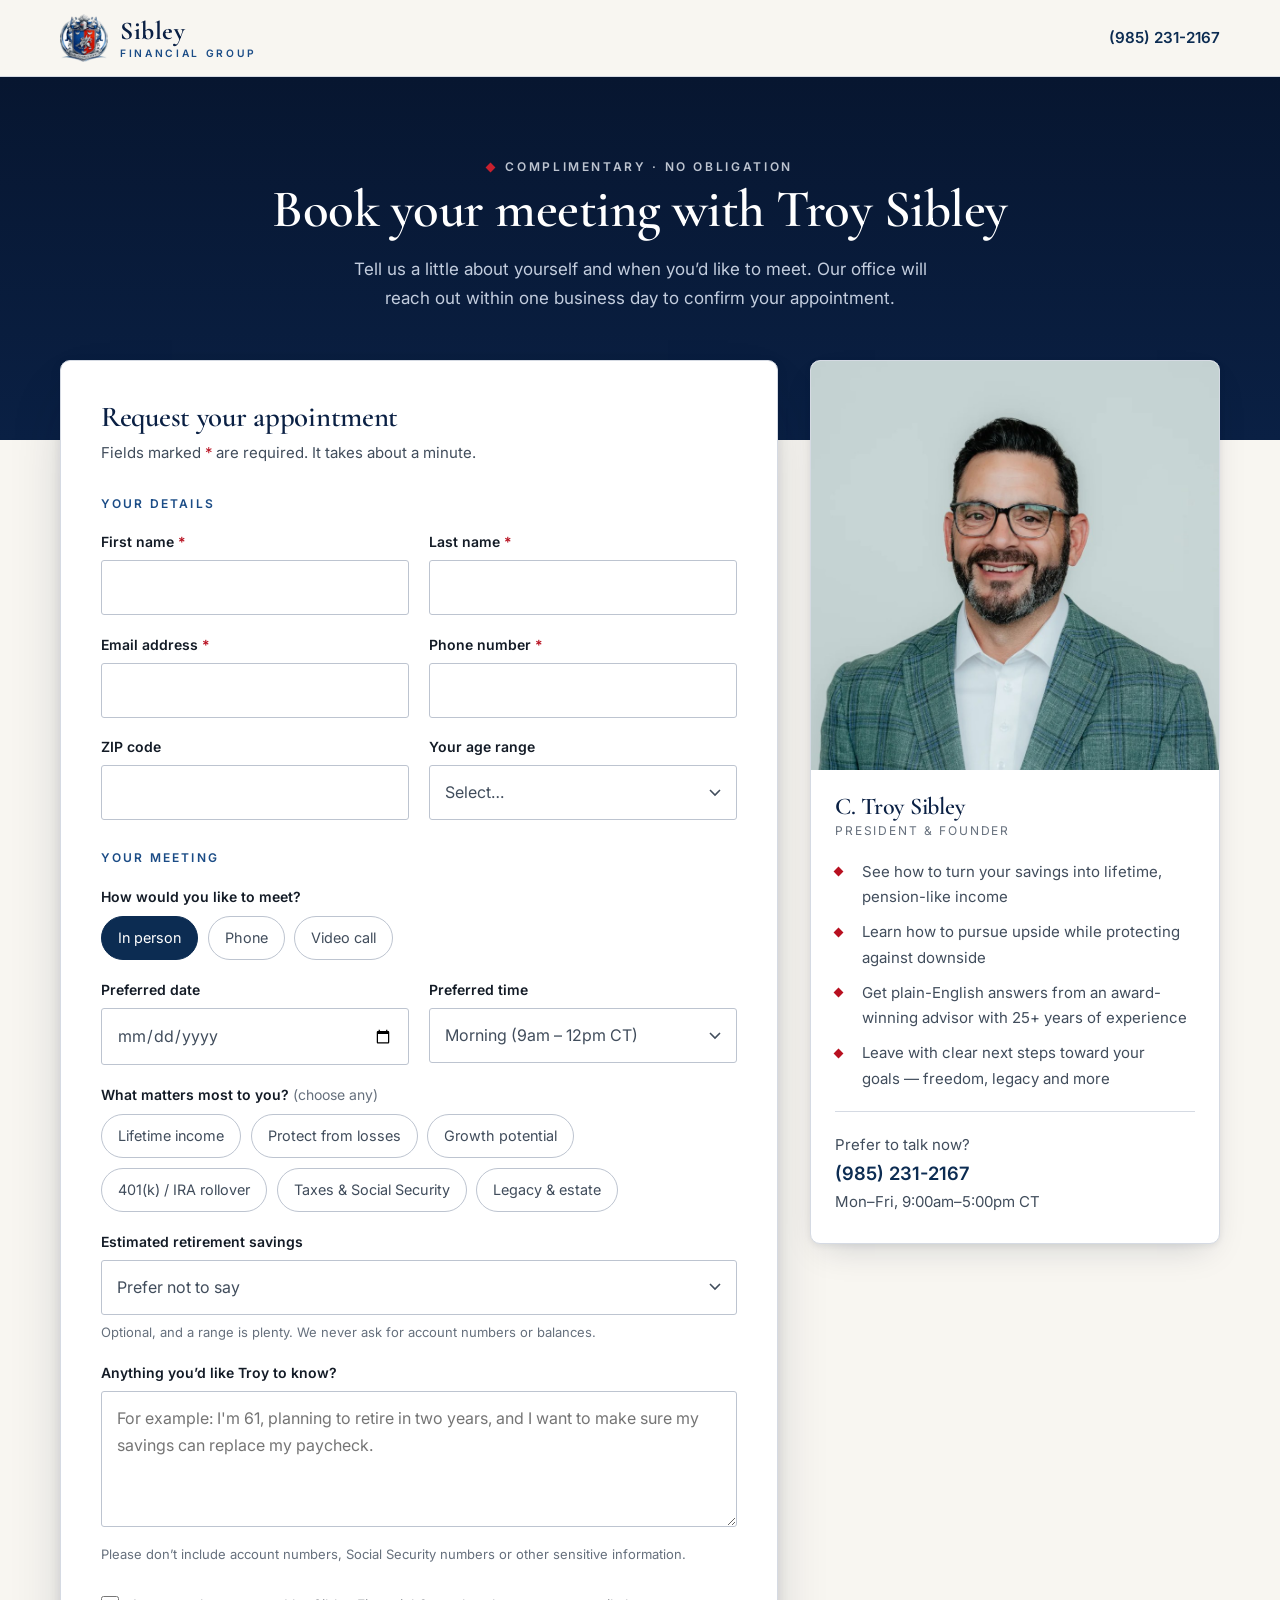
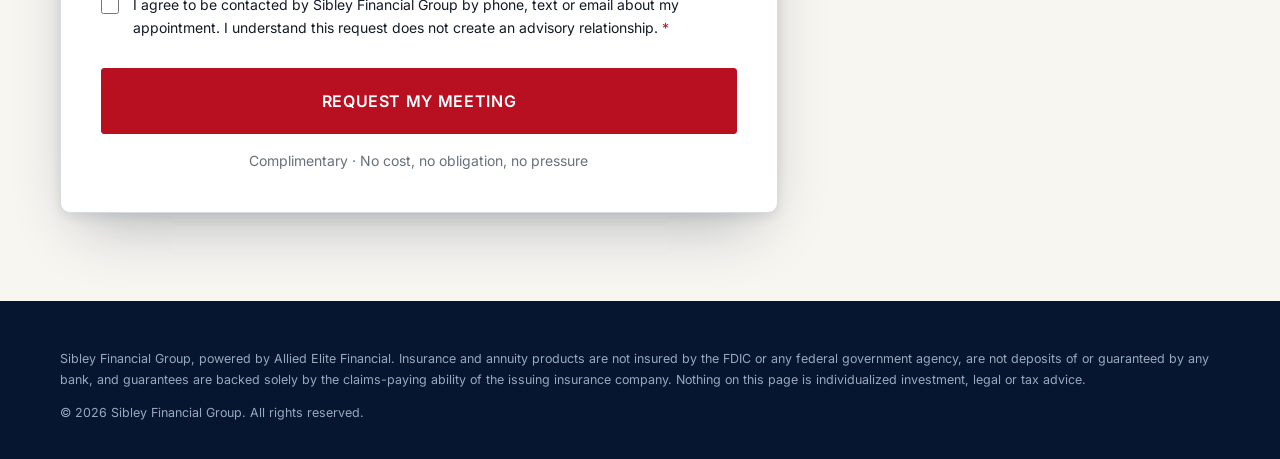
==== book.html @ b709d6d7 "Add Troy Sibley video landing page with booking form Co-Authored-By: Claude Opus 5.5 <noreply@anthro" ====
<!doctype html>
<html lang="en">
<head>
<meta charset="utf-8">
<meta name="viewport" content="width=device-width, initial-scale=1">
<title>Book Your Meeting With Troy Sibley | Sibley Financial Group</title>
<meta name="description" content="Request a complimentary, no-obligation retirement income meeting with award-winning advisor Troy Sibley of Sibley Financial Group in Mandeville, Louisiana.">
<meta name="theme-color" content="#0A2044">
<link rel="icon" type="image/png" sizes="32x32" href="assets/img/icon-32.png">
<link rel="apple-touch-icon" href="assets/img/icon-180.png">
<link rel="preconnect" href="https://fonts.googleapis.com">
<link rel="preconnect" href="https://fonts.gstatic.com" crossorigin>
<link rel="stylesheet" href="https://fonts.googleapis.com/css2?family=Cormorant+Garamond:ital,wght@0,500;0,600;0,700;1,500;1,600&amp;family=Inter:wght@400;500;600;700&amp;display=swap">
<link rel="stylesheet" href="assets/css/landing.css">
</head>
<body>

<header class="site-header">
  <div class="shell">
    <a class="brand" href="index.html" aria-label="Back to the landing page">
      <img src="assets/img/crest-sm.png" alt="Sibley Financial Group crest" class="brand__mark" width="48" height="48">
      <span class="brand__text">
        <span class="brand__name">Sibley</span>
        <span class="brand__sub">Financial Group</span>
      </span>
    </a>
    <div class="header-actions">
      <a class="header-phone" href="tel:+19852312167">(985) 231-2167</a>
    </div>
  </div>
</header>

<main>
  <section class="book-hero">
    <div class="shell--narrow">
      <p class="eyebrow eyebrow--invert">Complimentary &middot; No obligation</p>
      <h1>Book your meeting with Troy Sibley</h1>
      <p>Tell us a little about yourself and when you&rsquo;d like to meet. Our office will reach out within one business day to confirm your appointment.</p>
    </div>
  </section>

  <div class="shell book-layout">
    <form class="form-card" id="booking-form" name="book-troy" method="POST"
          action="thank-you.html"
          data-netlify="true" data-netlify-honeypot="company_website" novalidate>
      <!-- Submissions are handled by Netlify Forms (form name: "book-troy")
           and appear under Forms in the Netlify dashboard. Add a notification
           email there so new bookings reach the office. -->
      <input type="hidden" name="form-name" value="book-troy">
      <input type="hidden" name="source" value="Troy Sibley video landing page">

      <h2>Request your appointment</h2>
      <p>Fields marked <span class="req">*</span> are required. It takes about a minute.</p>

      <fieldset class="fieldset">
        <legend>Your details</legend>
        <div class="grid">
          <div class="field">
            <label for="first_name">First name <span class="req" aria-hidden="true">*</span></label>
            <input type="text" id="first_name" name="first_name" autocomplete="given-name" required>
            <p class="field__error" id="first_name-error" aria-live="polite"></p>
          </div>
          <div class="field">
            <label for="last_name">Last name <span class="req" aria-hidden="true">*</span></label>
            <input type="text" id="last_name" name="last_name" autocomplete="family-name" required>
            <p class="field__error" id="last_name-error" aria-live="polite"></p>
          </div>
          <div class="field">
            <label for="email">Email address <span class="req" aria-hidden="true">*</span></label>
            <input type="email" id="email" name="email" autocomplete="email" required>
            <p class="field__error" id="email-error" aria-live="polite"></p>
          </div>
          <div class="field">
            <label for="phone">Phone number <span class="req" aria-hidden="true">*</span></label>
            <input type="tel" id="phone" name="phone" autocomplete="tel" inputmode="tel" required>
            <p class="field__error" id="phone-error" aria-live="polite"></p>
          </div>
          <div class="field">
            <label for="zip">ZIP code</label>
            <input type="text" id="zip" name="zip" autocomplete="postal-code" inputmode="numeric" maxlength="10">
          </div>
          <div class="field">
            <label for="age">Your age range</label>
            <select id="age" name="age_range">
              <option value="">Select&hellip;</option>
              <option>Under 50</option>
              <option>50&ndash;54</option>
              <option>55&ndash;59</option>
              <option>60&ndash;64</option>
              <option>65&ndash;69</option>
              <option>70+</option>
            </select>
          </div>
        </div>
      </fieldset>

      <fieldset class="fieldset">
        <legend>Your meeting</legend>
        <div class="grid">
          <div class="field field--full">
            <span style="display:block;font-size:.875rem;font-weight:600;color:var(--ink);margin-bottom:.5rem">How would you like to meet?</span>
            <div class="choices" role="radiogroup" aria-label="Meeting format">
              <label class="choice"><input type="radio" name="meeting_format" value="In person (Mandeville office)" checked><span>In person</span></label>
              <label class="choice"><input type="radio" name="meeting_format" value="Phone call"><span>Phone</span></label>
              <label class="choice"><input type="radio" name="meeting_format" value="Video call"><span>Video call</span></label>
            </div>
          </div>
          <div class="field">
            <label for="preferred_date">Preferred date</label>
            <input type="date" id="preferred_date" name="preferred_date">
          </div>
          <div class="field">
            <label for="preferred_time">Preferred time</label>
            <select id="preferred_time" name="preferred_time">
              <option>Morning (9am &ndash; 12pm CT)</option>
              <option>Afternoon (12pm &ndash; 5pm CT)</option>
              <option>Flexible / whatever works</option>
            </select>
          </div>
          <div class="field field--full">
            <span style="display:block;font-size:.875rem;font-weight:600;color:var(--ink);margin-bottom:.5rem">What matters most to you? <span style="font-weight:400;color:var(--ink-mute)">(choose any)</span></span>
            <div class="choices">
              <label class="choice"><input type="checkbox" name="goals" value="Lifetime income / pension"><span>Lifetime income</span></label>
              <label class="choice"><input type="checkbox" name="goals" value="Protection from market losses"><span>Protect from losses</span></label>
              <label class="choice"><input type="checkbox" name="goals" value="Growth potential"><span>Growth potential</span></label>
              <label class="choice"><input type="checkbox" name="goals" value="401(k) / IRA rollover"><span>401(k) / IRA rollover</span></label>
              <label class="choice"><input type="checkbox" name="goals" value="Tax & Social Security"><span>Taxes &amp; Social Security</span></label>
              <label class="choice"><input type="checkbox" name="goals" value="Legacy & estate"><span>Legacy &amp; estate</span></label>
            </div>
          </div>
          <div class="field field--full">
            <label for="assets">Estimated retirement savings</label>
            <select id="assets" name="estimated_assets">
              <option value="">Prefer not to say</option>
              <option>Under $250,000</option>
              <option>$250,000 &ndash; $500,000</option>
              <option>$500,000 &ndash; $1 million</option>
              <option>$1 million &ndash; $2.5 million</option>
              <option>$2.5 million or more</option>
            </select>
            <p class="field__hint">Optional, and a range is plenty. We never ask for account numbers or balances.</p>
          </div>
          <div class="field field--full">
            <label for="message">Anything you&rsquo;d like Troy to know?</label>
            <textarea id="message" name="message" rows="4"
              placeholder="For example: I'm 61, planning to retire in two years, and I want to make sure my savings can replace my paycheck."></textarea>
            <p class="field__hint">Please don&rsquo;t include account numbers, Social Security numbers or other sensitive information.</p>
          </div>
        </div>
      </fieldset>

      <div class="visually-hidden" aria-hidden="true">
        <label for="company_website">Leave this field blank</label>
        <input type="text" id="company_website" name="company_website" tabindex="-1" autocomplete="off">
      </div>

      <div class="field" style="margin-top:1.75rem">
        <label class="consent" for="consent">
          <input type="checkbox" id="consent" name="consent" required>
          <span>I agree to be contacted by Sibley Financial Group by phone, text or email about my appointment. I understand this request does not create an advisory relationship. <span class="req" aria-hidden="true">*</span></span>
        </label>
        <p class="field__error" id="consent-error" aria-live="polite"></p>
      </div>

      <div style="margin-top:1.75rem">
        <button type="submit" class="btn btn--crimson btn--lg btn--block">Request My Meeting</button>
        <p class="btn-note center">Complimentary &middot; No cost, no obligation, no pressure</p>
      </div>
    </form>

    <aside class="aside-card">
      <img src="assets/img/troy-sibley-headshot.jpg" alt="C. Troy Sibley" width="900" height="1125" loading="lazy">
      <div class="aside-card__body">
        <h3>C. Troy Sibley</h3>
        <p class="role">President &amp; Founder</p>
        <ul>
          <li><span>See how to turn your savings into lifetime, pension-like income</span></li>
          <li><span>Learn how to pursue upside while protecting against downside</span></li>
          <li><span>Get plain-English answers from an award-winning advisor with 25+ years of experience</span></li>
          <li><span>Leave with clear next steps toward your goals&nbsp;&mdash; freedom, legacy and more</span></li>
        </ul>
        <div class="aside-call">
          Prefer to talk now?
          <a href="tel:+19852312167">(985) 231-2167</a>
          Mon&ndash;Fri, 9:00am&ndash;5:00pm CT
        </div>
      </div>
    </aside>
  </div>
</main>

<footer class="site-footer">
  <div class="shell">
    <div class="disclosure" style="margin-top:0;padding-top:0;border-top:0">
      <p>Sibley Financial Group, powered by Allied Elite Financial. Insurance and annuity products are not insured by the FDIC or any federal government agency, are not deposits of or guaranteed by any bank, and guarantees are backed solely by the claims-paying ability of the issuing insurance company. Nothing on this page is individualized investment, legal or tax advice.</p>
      <p>&copy; 2026 Sibley Financial Group. All rights reserved.</p>
    </div>
  </div>
</footer>

<script src="assets/js/landing.js" defer></script>
</body>
</html>
---- assets/css/landing.css ----
/* ==========================================================================
   Sibley Financial Group — retirement income landing page
   Tokens mirror the brand stylesheet on sibleyfinancialgroup.com
   (heraldic navy, royal blue, crimson, silver, ivory; Cormorant + Inter).
   ========================================================================== */

:root {
  --navy-900: #071630;
  --navy-800: #0A2044;
  --navy-700: #0C2C52;
  --navy-600: #123A69;
  --navy-500: #1B4C86;
  --royal-500: #1B4FA0;
  --crimson-700: #9C0D18;
  --crimson-600: #B81020;
  --crimson-500: #C8202E;
  --silver-100: #E9ECF1;
  --silver-200: #D5DAE3;
  --silver-300: #BDC4D0;
  --ivory: #F8F6F1;
  --ivory-deep: #F1EEE6;
  --paper: #FFFFFF;
  --ink: #131B26;
  --ink-soft: #414D5C;
  --ink-mute: #66707D;
  --ink-invert: #F6F7FA;
  --ink-invert-soft: #C3CDDE;

  --font-display: 'Cormorant Garamond', 'Hoefler Text', 'Times New Roman', Georgia, serif;
  --font-body: 'Inter', -apple-system, BlinkMacSystemFont, 'Segoe UI', Roboto, Helvetica, Arial, sans-serif;

  --shell: 1160px;
  --narrow: 860px;
  --gutter: clamp(1rem, 5vw, 3rem);
  --radius-sm: 3px;
  --radius: 6px;
  --radius-lg: 10px;
  --shadow: 0 2px 6px rgba(7,22,48,.07), 0 14px 34px -12px rgba(7,22,48,.18);
  --shadow-lg: 0 4px 12px rgba(7,22,48,.09), 0 28px 60px -20px rgba(7,22,48,.30);
  --ease: cubic-bezier(.22,.61,.36,1);
}

*, *::before, *::after { box-sizing: border-box; }
* { margin: 0; }
html { -webkit-text-size-adjust: 100%; scroll-behavior: smooth; }
body {
  font-family: var(--font-body);
  font-size: 1.0625rem;
  line-height: 1.7;
  color: var(--ink-soft);
  background: var(--ivory);
  -webkit-font-smoothing: antialiased;
  overflow-x: hidden;
}
img, video, svg { display: block; max-width: 100%; height: auto; }
button, input, select, textarea { font: inherit; color: inherit; }
a { color: var(--navy-600); text-underline-offset: 3px; }
a:hover { color: var(--crimson-600); }
:focus-visible { outline: 2px solid var(--royal-500); outline-offset: 3px; border-radius: 2px; }

h1, h2, h3 {
  font-family: var(--font-display);
  color: var(--navy-800);
  font-weight: 600;
  line-height: 1.12;
  letter-spacing: -.01em;
  text-wrap: balance;
}
h1 { font-size: clamp(2.4rem, 6vw, 4rem); }
h2 { font-size: clamp(1.9rem, 4.2vw, 2.8rem); }
h3 { font-size: clamp(1.3rem, 2.2vw, 1.6rem); }
p { text-wrap: pretty; }
p + p { margin-top: 1em; }

.shell { width: min(100% - 2 * var(--gutter), var(--shell)); margin-inline: auto; }
.shell--narrow { width: min(100% - 2 * var(--gutter), var(--narrow)); margin-inline: auto; }
.center { text-align: center; }

.eyebrow {
  display: inline-flex; align-items: center; gap: .7rem;
  font-size: .75rem; font-weight: 600; letter-spacing: .22em; text-transform: uppercase;
  color: var(--navy-500); margin-bottom: 1rem;
}
.eyebrow::before {
  content: ""; width: 7px; height: 7px; flex: none;
  background: var(--crimson-600); transform: rotate(45deg);
}
.eyebrow--invert { color: var(--silver-300); }
.eyebrow--invert::before { background: var(--crimson-500); }

.lede { font-size: clamp(1.1rem, 1.7vw, 1.28rem); line-height: 1.65; }

/* ------------------------------------------------------------- buttons - */
.btn {
  --btn-bg: var(--navy-700); --btn-fg: #fff; --btn-bd: var(--navy-700);
  display: inline-flex; align-items: center; justify-content: center; gap: .6rem;
  padding: .95rem 1.8rem;
  font-size: .9375rem; font-weight: 600; letter-spacing: .04em; text-transform: uppercase;
  text-decoration: none; text-align: center;
  color: var(--btn-fg); background: var(--btn-bg);
  border: 1px solid var(--btn-bd); border-radius: var(--radius-sm);
  cursor: pointer;
  transition: transform .2s var(--ease), box-shadow .25s var(--ease), background-color .2s var(--ease);
}
.btn:hover { color: var(--btn-fg); transform: translateY(-2px); box-shadow: 0 10px 22px -10px rgba(7,22,48,.55); }
.btn:active { transform: none; }
.btn--crimson { --btn-bg: var(--crimson-600); --btn-bd: var(--crimson-600); }
.btn--crimson:hover { --btn-bg: var(--crimson-700); --btn-bd: var(--crimson-700); }
.btn--ghost-invert { --btn-bg: transparent; --btn-bd: rgba(233,236,241,.42); }
.btn--ghost-invert:hover { --btn-bd: #fff; --btn-bg: rgba(255,255,255,.08); }
.btn--lg { padding: 1.15rem 2.4rem; font-size: 1rem; }
.btn--block { width: 100%; }
.btn-note { margin-top: .9rem; font-size: .875rem; color: var(--ink-mute); }
.btn-note--invert { color: var(--ink-invert-soft); }

/* -------------------------------------------------------------- header - */
.site-header {
  position: sticky; top: 0; z-index: 50;
  background: rgba(248,246,241,.94);
  backdrop-filter: saturate(1.2) blur(8px);
  border-bottom: 1px solid var(--silver-200);
}
.site-header .shell {
  display: flex; align-items: center; justify-content: space-between; gap: 1rem;
  min-height: 76px;
}
.brand { display: inline-flex; align-items: center; gap: .75rem; text-decoration: none; }
.brand__mark { width: 48px; height: 48px; }
.brand__text { display: flex; flex-direction: column; line-height: 1; }
.brand__name {
  font-family: var(--font-display); font-weight: 700; font-size: 1.6rem;
  color: var(--navy-800); letter-spacing: .02em;
}
.brand__sub {
  font-size: .64rem; font-weight: 600; letter-spacing: .26em; text-transform: uppercase;
  color: var(--navy-500); margin-top: .3rem;
}
.header-actions { display: flex; align-items: center; gap: 1.1rem; }
.header-phone {
  font-weight: 600; font-size: .95rem; color: var(--navy-700); text-decoration: none; white-space: nowrap;
}
.header-actions .btn { padding: .68rem 1.2rem; font-size: .8125rem; }
@media (max-width: 640px) {
  .header-phone { display: none; }
  .brand__mark { width: 40px; height: 40px; }
  .brand__name { font-size: 1.35rem; }
  .header-actions .btn { padding: .6rem .9rem; font-size: .75rem; letter-spacing: .02em; }
}

/* ---------------------------------------------------------------- hero - */
.hero {
  position: relative; isolation: isolate;
  background:
    radial-gradient(1200px 500px at 50% -10%, rgba(27,79,160,.45), transparent 60%),
    linear-gradient(180deg, var(--navy-900), var(--navy-800) 70%, var(--navy-700));
  color: var(--ink-invert);
  padding: clamp(3rem, 7vw, 5.5rem) 0 clamp(3.5rem, 8vw, 6rem);
  overflow: hidden;
}
.hero::after {
  content: ""; position: absolute; z-index: -1;
  right: -120px; top: 40px; width: 520px; height: 520px;
  background: url("../img/crest.png") center / contain no-repeat;
  opacity: .05; pointer-events: none;
}
.hero h1 { color: #fff; }
.hero .lede { color: var(--ink-invert-soft); max-width: 46rem; margin: 1.2rem auto 0; }
.hero h1 em { font-style: italic; color: #fff; }

.video-frame {
  margin: clamp(2rem, 5vw, 3rem) auto 0;
  max-width: 920px;
  background: #000;
  border-radius: var(--radius-lg);
  border: 1px solid rgba(189,196,208,.35);
  box-shadow: 0 30px 80px -30px rgba(0,0,0,.7);
  overflow: hidden;
}
.video-frame video {
  width: 100%;
  max-height: 78vh;
  aspect-ratio: 16 / 9;
  object-fit: contain;
  background: #000;
}
.video-frame.is-portrait { max-width: 440px; }
.video-frame.is-portrait video { aspect-ratio: 9 / 16; }
.video-caption {
  margin-top: 1rem; font-size: .875rem; color: var(--ink-invert-soft);
}

.hero-cta { margin-top: clamp(2rem, 4vw, 2.75rem); }
.hero-cta .btn { min-width: min(100%, 22rem); }

/* -------------------------------------------------------- trust band - */
.trust {
  background: var(--paper);
  border-bottom: 1px solid var(--silver-200);
}
.trust ul {
  list-style: none; padding: 1.6rem 0;
  display: grid; grid-template-columns: repeat(4, 1fr); gap: 1.25rem;
  text-align: center;
}
.trust strong {
  display: block; font-family: var(--font-display); font-size: 2rem; font-weight: 600;
  color: var(--navy-800); line-height: 1.1;
}
.trust span { font-size: .8125rem; letter-spacing: .08em; text-transform: uppercase; color: var(--ink-mute); }
@media (max-width: 720px) { .trust ul { grid-template-columns: repeat(2, 1fr); } }

/* ------------------------------------------------------------ sections - */
.section { padding: clamp(3.5rem, 8vw, 6rem) 0; }
.section--paper { background: var(--paper); }
.section--deep { background: var(--ivory-deep); }
.section-head { max-width: 46rem; margin: 0 auto clamp(2.25rem, 5vw, 3.5rem); text-align: center; }
.section-head p { margin-top: 1rem; }

/* Income pillars */
.pillars { display: grid; grid-template-columns: repeat(3, 1fr); gap: 1.5rem; }
.pillar {
  background: var(--paper);
  border: 1px solid var(--silver-200);
  border-top: 3px solid var(--navy-700);
  border-radius: var(--radius);
  padding: 2rem 1.75rem;
  box-shadow: var(--shadow);
}
.pillar:nth-child(2) { border-top-color: var(--royal-500); }
.pillar:nth-child(3) { border-top-color: var(--crimson-600); }
.pillar__icon {
  width: 46px; height: 46px; border-radius: 50%;
  display: grid; place-items: center;
  background: var(--silver-100); color: var(--navy-700);
  margin-bottom: 1.2rem;
}
.pillar__icon svg { width: 24px; height: 24px; }
.pillar h3 { margin-bottom: .6rem; }
.pillar p { font-size: 1rem; }
@media (max-width: 900px) { .pillars { grid-template-columns: 1fr; } }

/* Upside / downside illustration */
.balance {
  margin-top: clamp(2.5rem, 5vw, 3.5rem);
  display: grid; grid-template-columns: 1fr 1fr; gap: 0;
  border-radius: var(--radius-lg); overflow: hidden;
  border: 1px solid var(--silver-200);
  box-shadow: var(--shadow);
}
.balance > div { padding: 2rem 1.9rem; }
.balance__up { background: var(--navy-800); color: var(--ink-invert-soft); }
.balance__up h3 { color: #fff; }
.balance__down { background: var(--paper); }
.balance h3 { display: flex; align-items: center; gap: .6rem; margin-bottom: .6rem; }
.balance h3 svg { width: 26px; height: 26px; flex: none; }
.balance__up svg { color: #8FB0E6; }
.balance__down svg { color: var(--crimson-600); }
@media (max-width: 720px) { .balance { grid-template-columns: 1fr; } }

/* Meeting agenda */
.agenda { list-style: none; padding: 0; counter-reset: step; display: grid; gap: 1rem; }
.agenda li {
  counter-increment: step;
  display: grid; grid-template-columns: 3.25rem 1fr; gap: 1.1rem; align-items: start;
  background: var(--paper);
  border: 1px solid var(--silver-200);
  border-radius: var(--radius);
  padding: 1.5rem 1.6rem;
}
.agenda li::before {
  content: counter(step, decimal-leading-zero);
  font-family: var(--font-display); font-size: 2rem; font-weight: 600; line-height: 1;
  color: var(--crimson-600);
}
.agenda h3 { font-size: 1.35rem; margin-bottom: .35rem; }
.agenda p { font-size: 1rem; }
.agenda-foot {
  margin-top: 1.75rem; display: flex; flex-wrap: wrap; gap: .6rem 1.6rem; justify-content: center;
  font-size: .9375rem; color: var(--ink-mute);
}
.agenda-foot span { display: inline-flex; align-items: center; gap: .45rem; }
.agenda-foot span::before {
  content: ""; width: 6px; height: 6px; background: var(--crimson-600); transform: rotate(45deg);
}

/* Goals */
.goals { display: grid; grid-template-columns: repeat(4, 1fr); gap: 1.25rem; }
.goal {
  text-align: center; padding: 1.75rem 1.25rem;
  border: 1px solid var(--silver-200); border-radius: var(--radius); background: var(--paper);
}
.goal svg { width: 34px; height: 34px; margin: 0 auto .9rem; color: var(--navy-600); }
.goal h3 { font-size: 1.4rem; margin-bottom: .4rem; }
.goal p { font-size: .9375rem; }
@media (max-width: 900px) { .goals { grid-template-columns: repeat(2, 1fr); } }
@media (max-width: 520px) { .goals { grid-template-columns: 1fr; } }

/* Advisor */
.advisor { display: grid; grid-template-columns: minmax(0, 5fr) minmax(0, 7fr); gap: clamp(2rem, 5vw, 4rem); align-items: center; }
.advisor__photo {
  position: relative; border-radius: var(--radius-lg); overflow: hidden; box-shadow: var(--shadow-lg);
}
.advisor__photo img { width: 100%; aspect-ratio: 4 / 5; object-fit: cover; }
.advisor__photo figcaption {
  position: absolute; left: 0; right: 0; bottom: 0;
  padding: 2.5rem 1.4rem 1.2rem;
  background: linear-gradient(transparent, rgba(7,22,48,.88));
  color: #fff;
}
.advisor__photo figcaption strong { display: block; font-family: var(--font-display); font-size: 1.5rem; font-weight: 600; }
.advisor__photo figcaption span { font-size: .8125rem; letter-spacing: .14em; text-transform: uppercase; color: var(--ink-invert-soft); }
.honors { list-style: none; padding: 0; margin: 1.6rem 0 2rem; display: grid; gap: .75rem; }
.honors li {
  display: grid; grid-template-columns: 28px 1fr; gap: .8rem; align-items: start;
  font-size: 1rem; color: var(--ink);
}
.honors svg { width: 22px; height: 22px; color: var(--crimson-600); margin-top: .2rem; }
@media (max-width: 860px) {
  .advisor { grid-template-columns: 1fr; }
  .advisor__photo { max-width: 420px; margin-inline: auto; }
}

/* Quote / motto */
.motto {
  text-align: center;
  font-family: var(--font-display);
  font-size: clamp(1.5rem, 3vw, 2.1rem);
  font-style: italic; color: var(--navy-800); line-height: 1.35;
}
.motto cite { display: block; margin-top: 1rem; font-family: var(--font-body); font-style: normal; font-size: .8125rem; letter-spacing: .2em; text-transform: uppercase; color: var(--ink-mute); }

/* Final CTA */
.cta-band {
  background:
    radial-gradient(900px 400px at 50% 120%, rgba(184,16,32,.25), transparent 60%),
    linear-gradient(180deg, var(--navy-800), var(--navy-900));
  color: var(--ink-invert-soft);
  text-align: center;
  padding: clamp(3.5rem, 8vw, 5.5rem) 0;
}
.cta-band h2 { color: #fff; }
.cta-band p { max-width: 40rem; margin: 1rem auto 0; }
.cta-band .btn-row { display: flex; flex-wrap: wrap; justify-content: center; gap: .9rem; margin-top: 2rem; }

/* ---------------------------------------------------------------- form - */
.book-hero {
  background: linear-gradient(180deg, var(--navy-900), var(--navy-800));
  color: var(--ink-invert-soft);
  padding: clamp(2.75rem, 6vw, 4rem) 0 clamp(6rem, 12vw, 8rem);
  text-align: center;
}
.book-hero h1 { color: #fff; font-size: clamp(2.1rem, 5vw, 3.3rem); }
.book-hero p { max-width: 38rem; margin: 1rem auto 0; }
.book-layout {
  display: grid; grid-template-columns: minmax(0, 7fr) minmax(0, 4fr); gap: 2rem;
  margin-top: clamp(-5rem, -9vw, -4rem);
  padding-bottom: clamp(3.5rem, 8vw, 5.5rem);
  align-items: start;
}
@media (max-width: 900px) { .book-layout { grid-template-columns: 1fr; } }

.form-card {
  background: var(--paper);
  border: 1px solid var(--silver-200);
  border-radius: var(--radius-lg);
  box-shadow: var(--shadow-lg);
  padding: clamp(1.5rem, 4vw, 2.5rem);
}
.form-card h2 { font-size: 1.8rem; }
.form-card > p { margin-top: .4rem; font-size: .9375rem; }
.fieldset { border: 0; padding: 0; margin: 1.75rem 0 0; }
.fieldset legend {
  font-size: .75rem; font-weight: 600; letter-spacing: .18em; text-transform: uppercase;
  color: var(--navy-500); margin-bottom: 1rem; padding: 0;
}
.grid { display: grid; grid-template-columns: 1fr 1fr; gap: 1.1rem 1.25rem; }
.field--full { grid-column: 1 / -1; }
@media (max-width: 600px) { .grid { grid-template-columns: 1fr; } }

.field label { display: block; font-size: .875rem; font-weight: 600; color: var(--ink); margin-bottom: .4rem; }
.req { color: var(--crimson-600); }
.field input, .field select, .field textarea {
  width: 100%;
  padding: .8rem .95rem;
  font-size: 1rem;
  background: var(--paper);
  border: 1px solid var(--silver-300);
  border-radius: var(--radius-sm);
  transition: border-color .2s var(--ease), box-shadow .2s var(--ease);
}
.field select { appearance: none; background-image: url("data:image/svg+xml,%3Csvg xmlns='http://www.w3.org/2000/svg' width='12' height='8' viewBox='0 0 12 8'%3E%3Cpath d='M1 1l5 5 5-5' fill='none' stroke='%23414D5C' stroke-width='1.6'/%3E%3C/svg%3E"); background-repeat: no-repeat; background-position: right .95rem center; padding-right: 2.4rem; }
.field input:focus, .field select:focus, .field textarea:focus {
  outline: none; border-color: var(--royal-500); box-shadow: 0 0 0 3px rgba(27,79,160,.15);
}
.field [aria-invalid="true"] { border-color: var(--crimson-600); }
.field__hint { font-size: .8125rem; color: var(--ink-mute); margin-top: .4rem; }
.field__error { font-size: .8125rem; color: var(--crimson-600); margin-top: .35rem; min-height: 0; }
.field__error:empty { display: none; }

.choices { display: flex; flex-wrap: wrap; gap: .6rem; }
.choice { position: relative; }
.choice input { position: absolute; opacity: 0; inset: 0; cursor: pointer; }
.choice span {
  display: inline-block; padding: .55rem 1rem;
  border: 1px solid var(--silver-300); border-radius: 999px;
  font-size: .9rem; color: var(--ink-soft); background: var(--paper);
  transition: all .15s var(--ease);
}
.choice input:checked + span { background: var(--navy-700); border-color: var(--navy-700); color: #fff; }
.choice input:focus-visible + span { outline: 2px solid var(--royal-500); outline-offset: 2px; }

.consent { display: grid; grid-template-columns: 20px 1fr; gap: .75rem; font-size: .875rem; color: var(--ink-soft); cursor: pointer; }
.consent input { width: 18px; height: 18px; margin-top: .2rem; accent-color: var(--navy-700); }

.visually-hidden {
  position: absolute !important; width: 1px; height: 1px; padding: 0; margin: -1px;
  overflow: hidden; clip: rect(0 0 0 0); white-space: nowrap; border: 0;
}

.aside-card {
  background: var(--paper);
  border: 1px solid var(--silver-200);
  border-radius: var(--radius-lg);
  box-shadow: var(--shadow);
  overflow: hidden;
}
.aside-card img { width: 100%; aspect-ratio: 1 / 1; object-fit: cover; object-position: top; }
.aside-card__body { padding: 1.5rem 1.5rem 1.75rem; }
.aside-card h3 { font-size: 1.5rem; }
.aside-card .role { font-size: .75rem; letter-spacing: .16em; text-transform: uppercase; color: var(--ink-mute); }
.aside-card ul { list-style: none; padding: 0; margin-top: 1.1rem; display: grid; gap: .6rem; font-size: .9375rem; }
.aside-card li { display: grid; grid-template-columns: 18px 1fr; gap: .6rem; }
.aside-card li::before { content: ""; width: 7px; height: 7px; margin-top: .6rem; background: var(--crimson-600); transform: rotate(45deg); }
.aside-call { margin-top: 1.25rem; padding-top: 1.25rem; border-top: 1px solid var(--silver-200); font-size: .9375rem; }
.aside-call a { font-weight: 600; font-size: 1.15rem; text-decoration: none; display: block; color: var(--navy-700); }

/* Thank-you */
.thanks { text-align: center; padding: clamp(4rem, 10vw, 7rem) 0; }
.thanks img { width: 120px; margin: 0 auto 1.5rem; }
.thanks p { max-width: 36rem; margin: 1rem auto 0; }
.thanks .btn { margin-top: 2rem; }

/* -------------------------------------------------------------- footer - */
.site-footer {
  background: var(--navy-900); color: var(--ink-invert-soft);
  padding: 3rem 0 2.25rem; font-size: .875rem;
}
.site-footer .brand__name { color: #fff; }
.site-footer .brand__sub { color: var(--silver-300); }
.footer-top { display: flex; flex-wrap: wrap; justify-content: space-between; gap: 1.5rem; align-items: center; }
.footer-contact { display: flex; flex-wrap: wrap; gap: .4rem 1.5rem; }
.footer-contact a { color: #fff; text-decoration: none; }
.footer-contact a:hover { color: var(--silver-300); }
.disclosure {
  margin-top: 2rem; padding-top: 1.5rem; border-top: 1px solid rgba(189,196,208,.2);
  font-size: .78rem; line-height: 1.65; color: #9AA7BC;
}
.disclosure p + p { margin-top: .75rem; }

/* ----------------------------------------------------------- reveal - */
@media (prefers-reduced-motion: no-preference) {
  .reveal { opacity: 0; transform: translateY(14px); transition: opacity .7s var(--ease), transform .7s var(--ease); }
  .reveal.is-visible { opacity: 1; transform: none; }
}
@media (prefers-reduced-motion: reduce) {
  html { scroll-behavior: auto; }
  .btn { transition: none; }
}

/* Choice pills and consent rows live inside .field; keep their own layout */
.field .choice { display: inline-block; margin: 0; font-weight: 400; }
.field .consent { display: grid; font-weight: 400; margin: 0; }
.advisor h2 { margin-bottom: 1rem; }
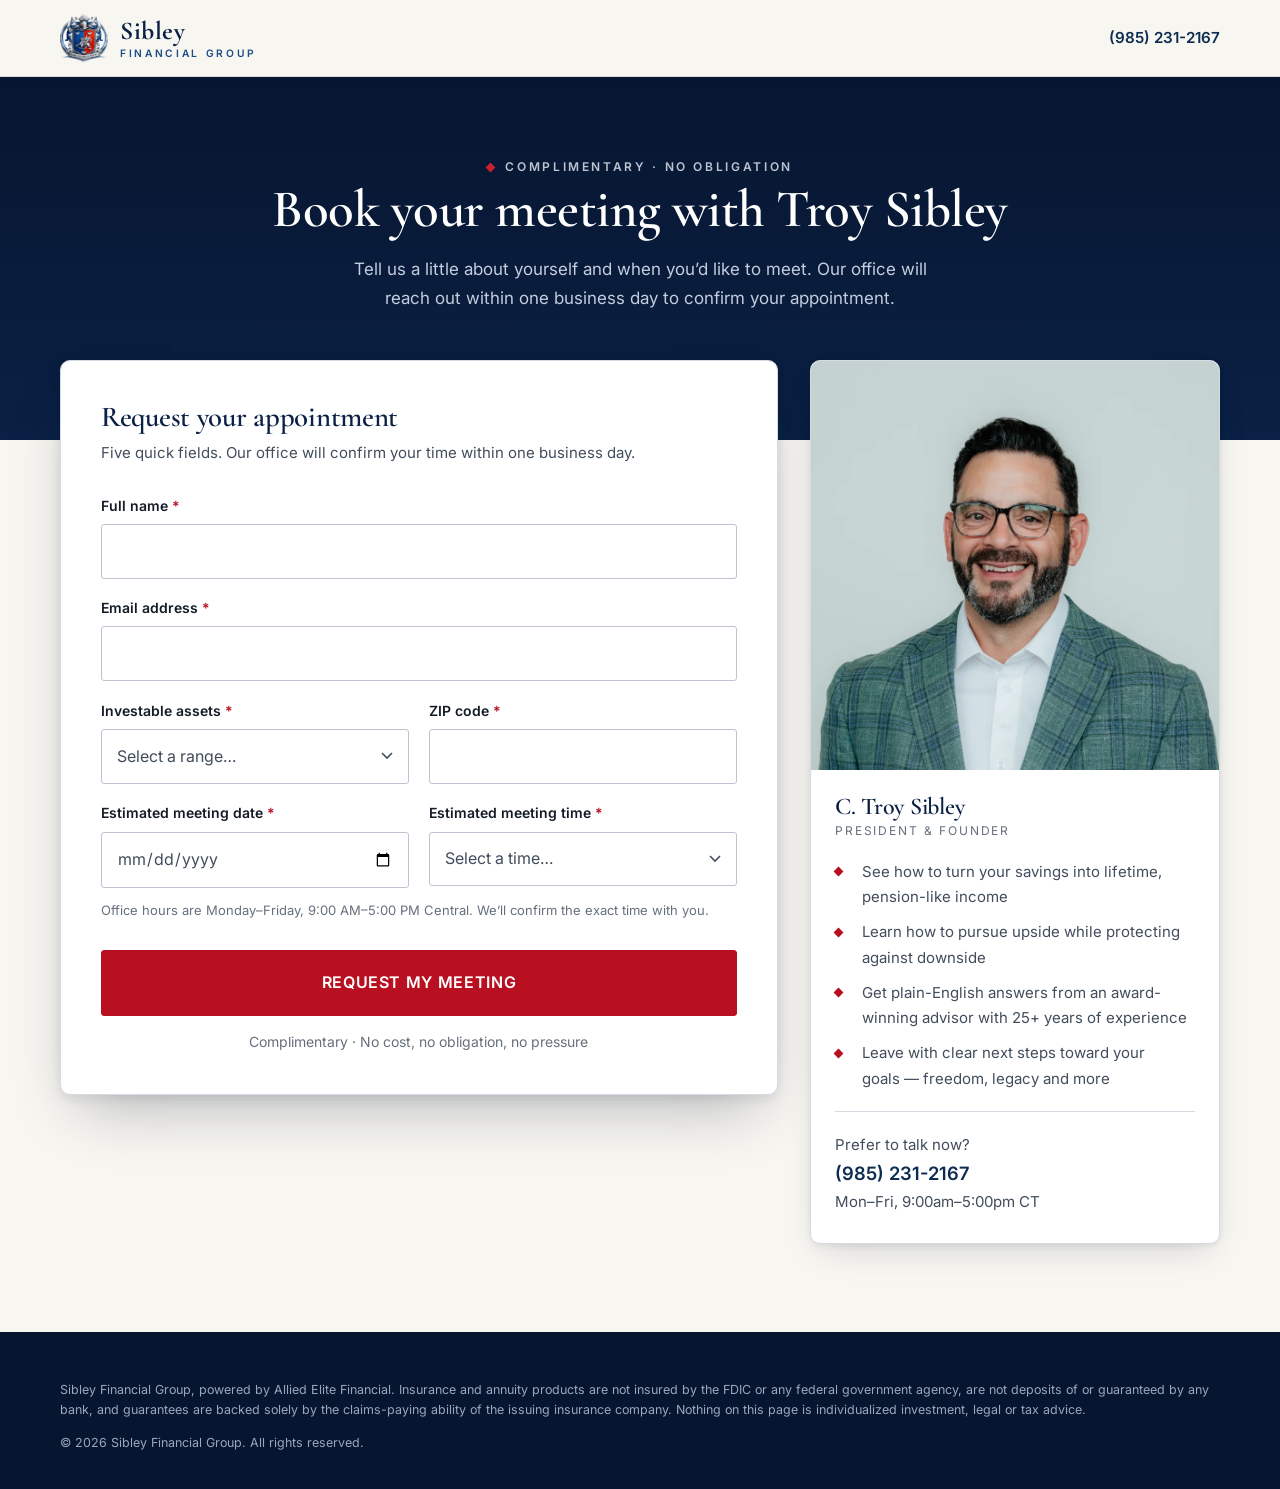
==== commit 1b9b0dec: "Simplify booking form to name, email, investable assets, ZIP and meeting time Co-Authored-By: Claude" ====
--- a/book.html
+++ b/book.html
@@ -43,123 +43,68 @@
     <form class="form-card" id="booking-form" name="book-troy" method="POST"
           action="thank-you.html"
           data-netlify="true" data-netlify-honeypot="company_website" novalidate>
-      <!-- Submissions are handled by Netlify Forms (form name: "book-troy")
-           and appear under Forms in the Netlify dashboard. Add a notification
-           email there so new bookings reach the office. -->
+      <!-- Netlify Forms: this form registers as "book-troy" on deploy.
+           Submissions appear under Forms in the Netlify dashboard; add a
+           notification email there so new requests reach the office. -->
       <input type="hidden" name="form-name" value="book-troy">
-      <input type="hidden" name="source" value="Troy Sibley video landing page">
 
       <h2>Request your appointment</h2>
-      <p>Fields marked <span class="req">*</span> are required. It takes about a minute.</p>
+      <p>Five quick fields. Our office will confirm your time within one business day.</p>
 
-      <fieldset class="fieldset">
-        <legend>Your details</legend>
-        <div class="grid">
-          <div class="field">
-            <label for="first_name">First name <span class="req" aria-hidden="true">*</span></label>
-            <input type="text" id="first_name" name="first_name" autocomplete="given-name" required>
-            <p class="field__error" id="first_name-error" aria-live="polite"></p>
-          </div>
-          <div class="field">
-            <label for="last_name">Last name <span class="req" aria-hidden="true">*</span></label>
-            <input type="text" id="last_name" name="last_name" autocomplete="family-name" required>
-            <p class="field__error" id="last_name-error" aria-live="polite"></p>
-          </div>
-          <div class="field">
-            <label for="email">Email address <span class="req" aria-hidden="true">*</span></label>
-            <input type="email" id="email" name="email" autocomplete="email" required>
-            <p class="field__error" id="email-error" aria-live="polite"></p>
-          </div>
-          <div class="field">
-            <label for="phone">Phone number <span class="req" aria-hidden="true">*</span></label>
-            <input type="tel" id="phone" name="phone" autocomplete="tel" inputmode="tel" required>
-            <p class="field__error" id="phone-error" aria-live="polite"></p>
-          </div>
-          <div class="field">
-            <label for="zip">ZIP code</label>
-            <input type="text" id="zip" name="zip" autocomplete="postal-code" inputmode="numeric" maxlength="10">
-          </div>
-          <div class="field">
-            <label for="age">Your age range</label>
-            <select id="age" name="age_range">
-              <option value="">Select&hellip;</option>
-              <option>Under 50</option>
-              <option>50&ndash;54</option>
-              <option>55&ndash;59</option>
-              <option>60&ndash;64</option>
-              <option>65&ndash;69</option>
-              <option>70+</option>
-            </select>
-          </div>
+      <div class="grid" style="margin-top:1.75rem">
+        <div class="field field--full">
+          <label for="full_name">Full name <span class="req" aria-hidden="true">*</span></label>
+          <input type="text" id="full_name" name="full_name" autocomplete="name" required>
+          <p class="field__error" id="full_name-error" aria-live="polite"></p>
         </div>
-      </fieldset>
-
-      <fieldset class="fieldset">
-        <legend>Your meeting</legend>
-        <div class="grid">
-          <div class="field field--full">
-            <span style="display:block;font-size:.875rem;font-weight:600;color:var(--ink);margin-bottom:.5rem">How would you like to meet?</span>
-            <div class="choices" role="radiogroup" aria-label="Meeting format">
-              <label class="choice"><input type="radio" name="meeting_format" value="In person (Mandeville office)" checked><span>In person</span></label>
-              <label class="choice"><input type="radio" name="meeting_format" value="Phone call"><span>Phone</span></label>
-              <label class="choice"><input type="radio" name="meeting_format" value="Video call"><span>Video call</span></label>
-            </div>
-          </div>
-          <div class="field">
-            <label for="preferred_date">Preferred date</label>
-            <input type="date" id="preferred_date" name="preferred_date">
-          </div>
-          <div class="field">
-            <label for="preferred_time">Preferred time</label>
-            <select id="preferred_time" name="preferred_time">
-              <option>Morning (9am &ndash; 12pm CT)</option>
-              <option>Afternoon (12pm &ndash; 5pm CT)</option>
-              <option>Flexible / whatever works</option>
-            </select>
-          </div>
-          <div class="field field--full">
-            <span style="display:block;font-size:.875rem;font-weight:600;color:var(--ink);margin-bottom:.5rem">What matters most to you? <span style="font-weight:400;color:var(--ink-mute)">(choose any)</span></span>
-            <div class="choices">
-              <label class="choice"><input type="checkbox" name="goals" value="Lifetime income / pension"><span>Lifetime income</span></label>
-              <label class="choice"><input type="checkbox" name="goals" value="Protection from market losses"><span>Protect from losses</span></label>
-              <label class="choice"><input type="checkbox" name="goals" value="Growth potential"><span>Growth potential</span></label>
-              <label class="choice"><input type="checkbox" name="goals" value="401(k) / IRA rollover"><span>401(k) / IRA rollover</span></label>
-              <label class="choice"><input type="checkbox" name="goals" value="Tax & Social Security"><span>Taxes &amp; Social Security</span></label>
-              <label class="choice"><input type="checkbox" name="goals" value="Legacy & estate"><span>Legacy &amp; estate</span></label>
-            </div>
-          </div>
-          <div class="field field--full">
-            <label for="assets">Estimated retirement savings</label>
-            <select id="assets" name="estimated_assets">
-              <option value="">Prefer not to say</option>
-              <option>Under $250,000</option>
-              <option>$250,000 &ndash; $500,000</option>
-              <option>$500,000 &ndash; $1 million</option>
-              <option>$1 million &ndash; $2.5 million</option>
-              <option>$2.5 million or more</option>
-            </select>
-            <p class="field__hint">Optional, and a range is plenty. We never ask for account numbers or balances.</p>
-          </div>
-          <div class="field field--full">
-            <label for="message">Anything you&rsquo;d like Troy to know?</label>
-            <textarea id="message" name="message" rows="4"
-              placeholder="For example: I'm 61, planning to retire in two years, and I want to make sure my savings can replace my paycheck."></textarea>
-            <p class="field__hint">Please don&rsquo;t include account numbers, Social Security numbers or other sensitive information.</p>
-          </div>
+        <div class="field field--full">
+          <label for="email">Email address <span class="req" aria-hidden="true">*</span></label>
+          <input type="email" id="email" name="email" autocomplete="email" required>
+          <p class="field__error" id="email-error" aria-live="polite"></p>
         </div>
-      </fieldset>
+        <div class="field">
+          <label for="investable_assets">Investable assets <span class="req" aria-hidden="true">*</span></label>
+          <select id="investable_assets" name="investable_assets" required>
+            <option value="">Select a range&hellip;</option>
+            <option value="Under $100,000">Under $100,000</option>
+            <option value="$100,000 - $250,000">$100,000 &ndash; $250,000</option>
+            <option value="$250,000 - $500,000">$250,000 &ndash; $500,000</option>
+            <option value="$500,000 - $1M">$500,000 &ndash; $1M</option>
+            <option value="$1M+">$1M+</option>
+          </select>
+          <p class="field__error" id="investable_assets-error" aria-live="polite"></p>
+        </div>
+        <div class="field">
+          <label for="zip">ZIP code <span class="req" aria-hidden="true">*</span></label>
+          <input type="text" id="zip" name="zip" autocomplete="postal-code" inputmode="numeric" maxlength="10" pattern="\d{5}(-\d{4})?" required>
+          <p class="field__error" id="zip-error" aria-live="polite"></p>
+        </div>
+        <div class="field">
+          <label for="meeting_date">Estimated meeting date <span class="req" aria-hidden="true">*</span></label>
+          <input type="date" id="meeting_date" name="meeting_date" required>
+          <p class="field__error" id="meeting_date-error" aria-live="polite"></p>
+        </div>
+        <div class="field">
+          <label for="meeting_time">Estimated meeting time <span class="req" aria-hidden="true">*</span></label>
+          <select id="meeting_time" name="meeting_time" required>
+            <option value="">Select a time&hellip;</option>
+            <option>9:00 AM</option>
+            <option>10:00 AM</option>
+            <option>11:00 AM</option>
+            <option>12:00 PM</option>
+            <option>1:00 PM</option>
+            <option>2:00 PM</option>
+            <option>3:00 PM</option>
+            <option>4:00 PM</option>
+          </select>
+          <p class="field__error" id="meeting_time-error" aria-live="polite"></p>
+        </div>
+        <p class="field__hint field--full" style="margin-top:-.4rem">Office hours are Monday&ndash;Friday, 9:00 AM&ndash;5:00 PM Central. We&rsquo;ll confirm the exact time with you.</p>
+      </div>
 
       <div class="visually-hidden" aria-hidden="true">
         <label for="company_website">Leave this field blank</label>
         <input type="text" id="company_website" name="company_website" tabindex="-1" autocomplete="off">
-      </div>
-
-      <div class="field" style="margin-top:1.75rem">
-        <label class="consent" for="consent">
-          <input type="checkbox" id="consent" name="consent" required>
-          <span>I agree to be contacted by Sibley Financial Group by phone, text or email about my appointment. I understand this request does not create an advisory relationship. <span class="req" aria-hidden="true">*</span></span>
-        </label>
-        <p class="field__error" id="consent-error" aria-live="polite"></p>
       </div>
 
       <div style="margin-top:1.75rem">
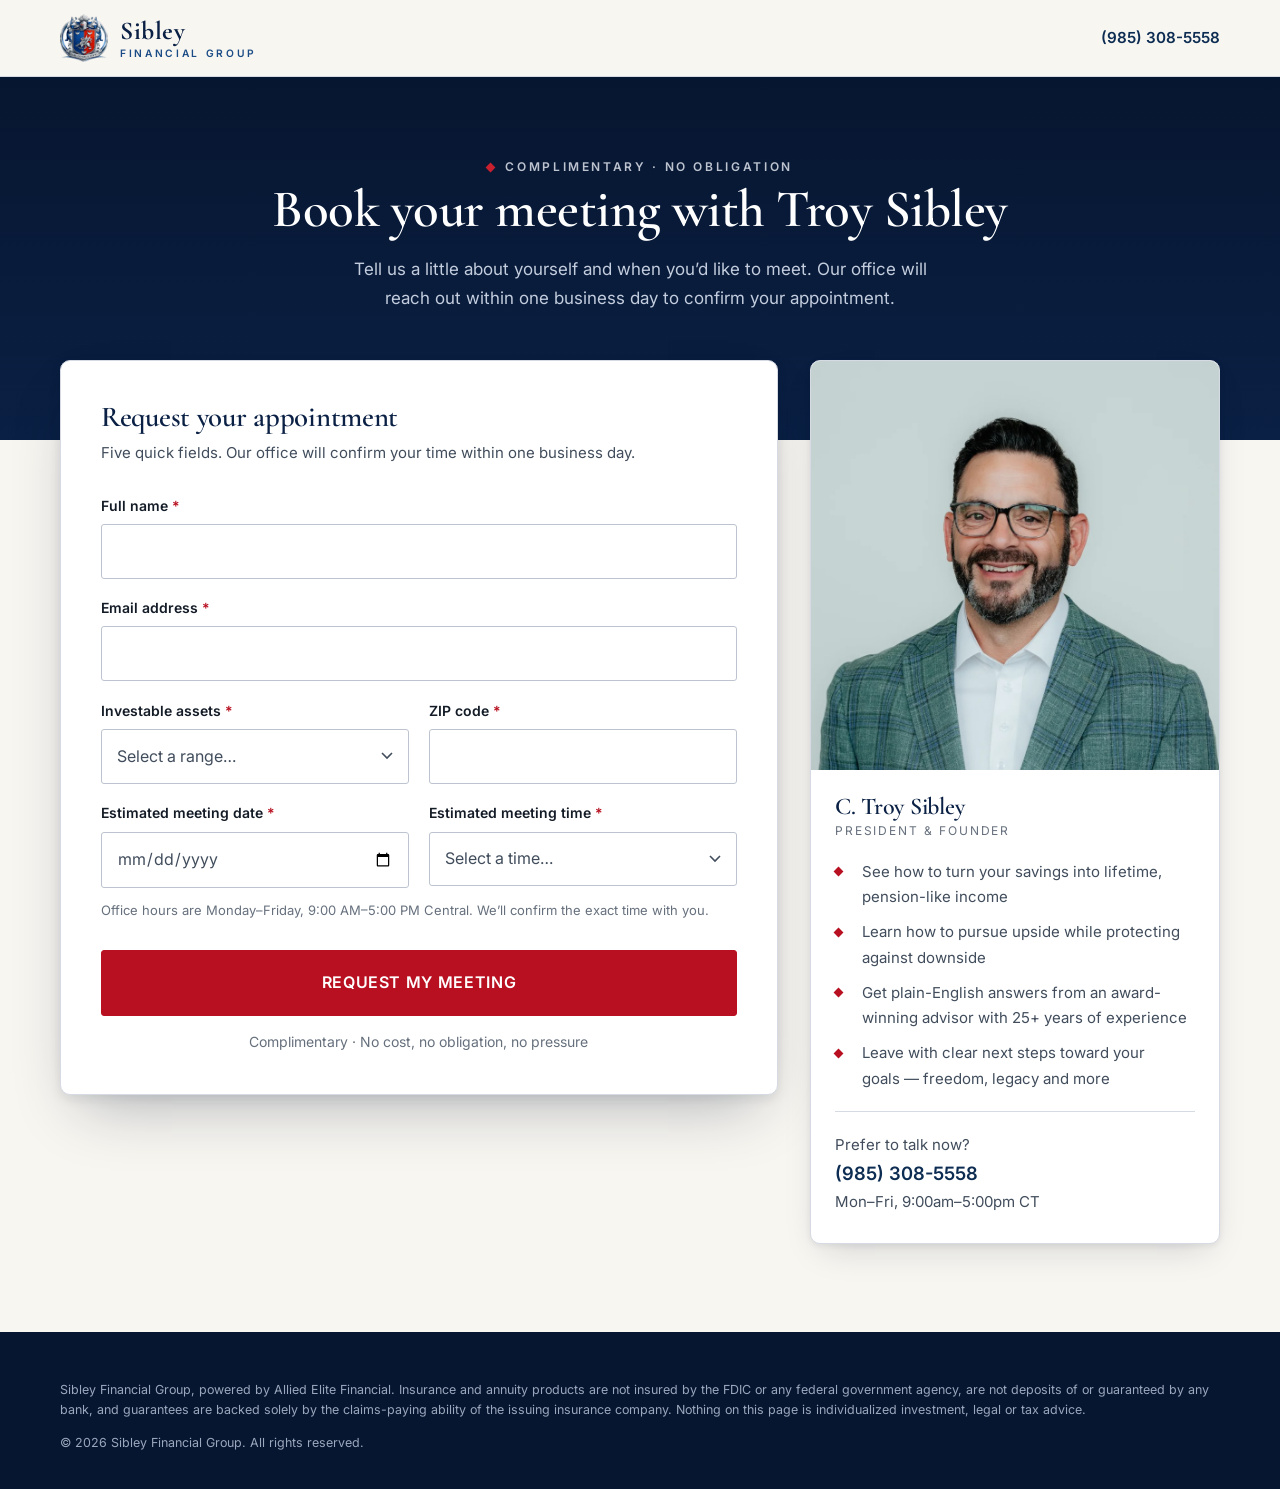
==== commit 02b1bcd8: "Update phone number to (985) 308-5558 Co-Authored-By: Claude Opus 5.5 <noreply@anthropic.com> Claude" ====
--- a/book.html
+++ b/book.html
@@ -25,7 +25,7 @@
       </span>
     </a>
     <div class="header-actions">
-      <a class="header-phone" href="tel:+19852312167">(985) 231-2167</a>
+      <a class="header-phone" href="tel:+19853085558">(985) 308-5558</a>
     </div>
   </div>
 </header>
@@ -126,7 +126,7 @@
         </ul>
         <div class="aside-call">
           Prefer to talk now?
-          <a href="tel:+19852312167">(985) 231-2167</a>
+          <a href="tel:+19853085558">(985) 308-5558</a>
           Mon&ndash;Fri, 9:00am&ndash;5:00pm CT
         </div>
       </div>
--- a/assets/css/landing.css
+++ b/assets/css/landing.css
@@ -183,7 +183,28 @@
   object-fit: contain;
   background: #000;
 }
+.video-frame { position: relative; }
 .video-frame.is-portrait { max-width: 440px; }
+.unmute {
+  position: absolute; left: 50%; top: 50%; transform: translate(-50%, -50%);
+  display: inline-flex; align-items: center; gap: .6rem;
+  padding: .9rem 1.5rem;
+  font-size: .9375rem; font-weight: 600; letter-spacing: .04em; text-transform: uppercase;
+  color: #fff; background: rgba(184,16,32,.92);
+  border: 1px solid rgba(255,255,255,.35); border-radius: 999px;
+  box-shadow: 0 12px 30px -10px rgba(0,0,0,.6);
+  cursor: pointer;
+  transition: background-color .2s var(--ease), transform .2s var(--ease);
+}
+.unmute:hover { background: var(--crimson-700); transform: translate(-50%, -50%) scale(1.04); }
+.unmute svg { width: 22px; height: 22px; }
+@media (prefers-reduced-motion: no-preference) {
+  .unmute { animation: unmute-pulse 2.4s var(--ease) infinite; }
+  @keyframes unmute-pulse {
+    0%, 100% { box-shadow: 0 12px 30px -10px rgba(0,0,0,.6), 0 0 0 0 rgba(200,32,46,.55); }
+    50% { box-shadow: 0 12px 30px -10px rgba(0,0,0,.6), 0 0 0 14px rgba(200,32,46,0); }
+  }
+}
 .video-frame.is-portrait video { aspect-ratio: 9 / 16; }
 .video-caption {
   margin-top: 1rem; font-size: .875rem; color: var(--ink-invert-soft);
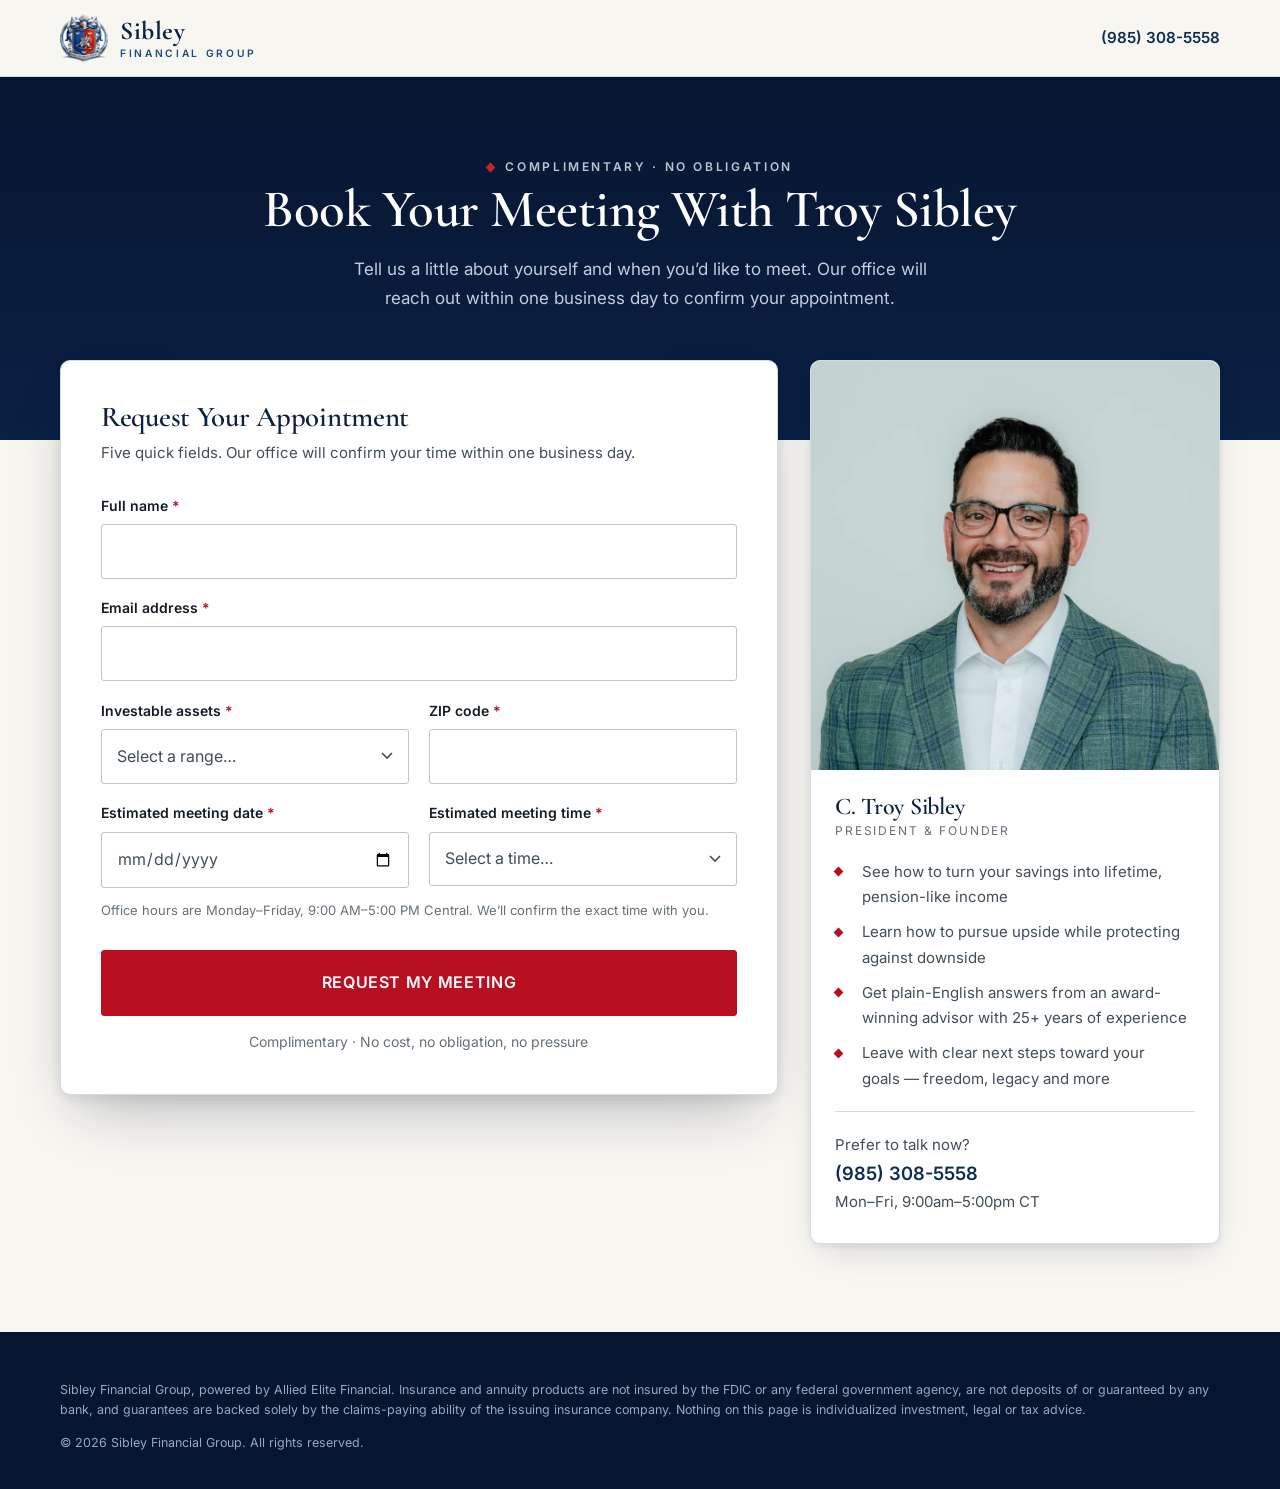
==== commit e88281e5: "Title Case all headlines Co-Authored-By: Claude Opus 5.5 <noreply@anthropic.com> Claude-Session: htt" ====
--- a/book.html
+++ b/book.html
@@ -34,7 +34,7 @@
   <section class="book-hero">
     <div class="shell--narrow">
       <p class="eyebrow eyebrow--invert">Complimentary &middot; No obligation</p>
-      <h1>Book your meeting with Troy Sibley</h1>
+      <h1>Book Your Meeting With Troy Sibley</h1>
       <p>Tell us a little about yourself and when you&rsquo;d like to meet. Our office will reach out within one business day to confirm your appointment.</p>
     </div>
   </section>
@@ -48,7 +48,7 @@
            notification email there so new requests reach the office. -->
       <input type="hidden" name="form-name" value="book-troy">
 
-      <h2>Request your appointment</h2>
+      <h2>Request Your Appointment</h2>
       <p>Five quick fields. Our office will confirm your time within one business day.</p>
 
       <div class="grid" style="margin-top:1.75rem">
--- a/assets/css/landing.css
+++ b/assets/css/landing.css
@@ -196,6 +196,7 @@
   cursor: pointer;
   transition: background-color .2s var(--ease), transform .2s var(--ease);
 }
+.unmute[hidden] { display: none; }
 .unmute:hover { background: var(--crimson-700); transform: translate(-50%, -50%) scale(1.04); }
 .unmute svg { width: 22px; height: 22px; }
 @media (prefers-reduced-motion: no-preference) {
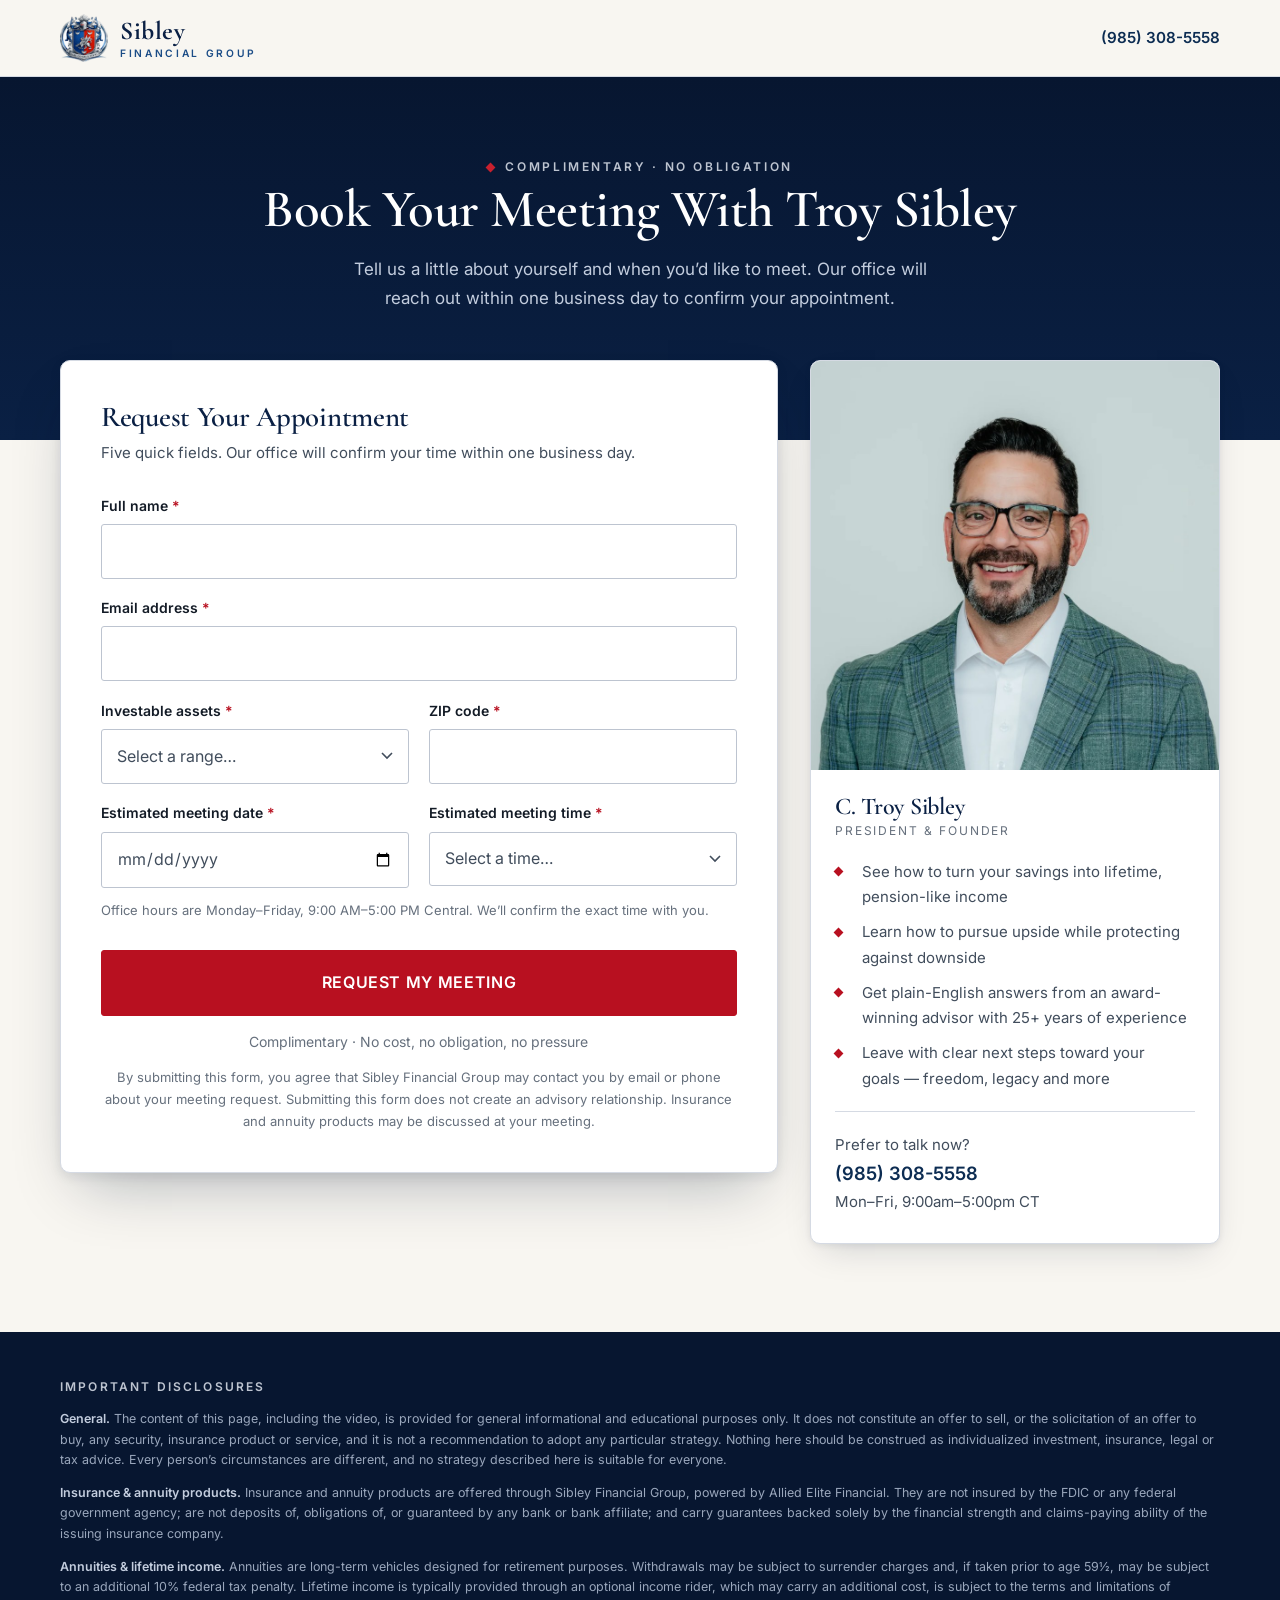
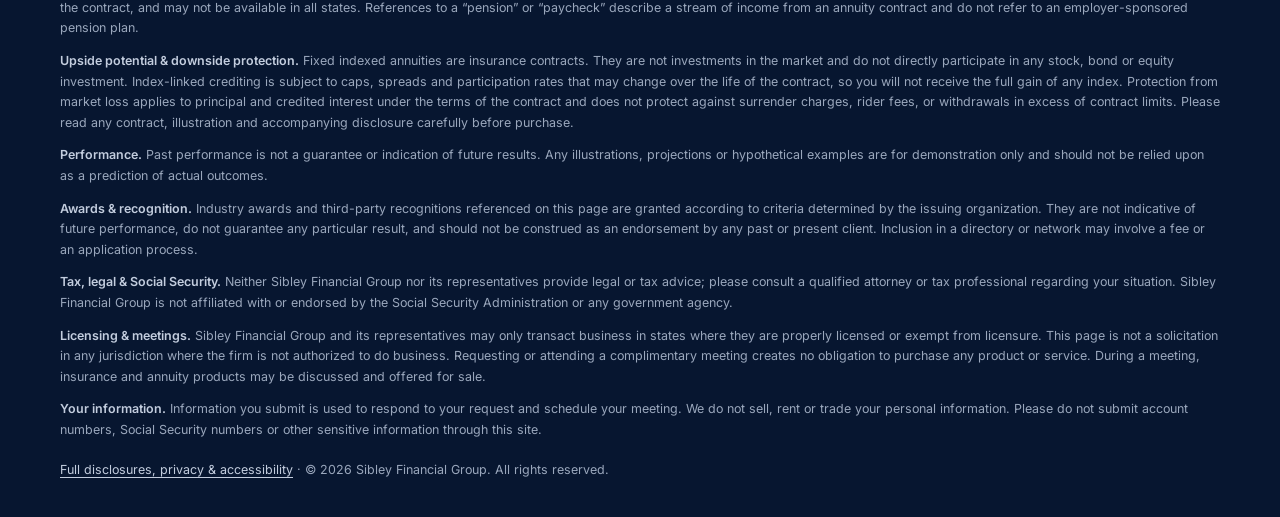
==== commit f35a0e70: "Add full disclosures footer to all pages and a contact notice on the booking form Co-Authored-By: Cl" ====
--- a/book.html
+++ b/book.html
@@ -110,6 +110,7 @@
       <div style="margin-top:1.75rem">
         <button type="submit" class="btn btn--crimson btn--lg btn--block">Request My Meeting</button>
         <p class="btn-note center">Complimentary &middot; No cost, no obligation, no pressure</p>
+        <p class="field__hint center" style="margin-top:.75rem">By submitting this form, you agree that Sibley Financial Group may contact you by email or phone about your meeting request. Submitting this form does not create an advisory relationship. Insurance and annuity products may be discussed at your meeting.</p>
       </div>
     </form>
 
@@ -136,9 +137,18 @@
 
 <footer class="site-footer">
   <div class="shell">
-    <div class="disclosure" style="margin-top:0;padding-top:0;border-top:0">
-      <p>Sibley Financial Group, powered by Allied Elite Financial. Insurance and annuity products are not insured by the FDIC or any federal government agency, are not deposits of or guaranteed by any bank, and guarantees are backed solely by the claims-paying ability of the issuing insurance company. Nothing on this page is individualized investment, legal or tax advice.</p>
-      <p>&copy; 2026 Sibley Financial Group. All rights reserved.</p>
+    <div class="disclosure">
+      <h2 class="disclosure__title">Important Disclosures</h2>
+      <p><strong>General.</strong> The content of this page, including the video, is provided for general informational and educational purposes only. It does not constitute an offer to sell, or the solicitation of an offer to buy, any security, insurance product or service, and it is not a recommendation to adopt any particular strategy. Nothing here should be construed as individualized investment, insurance, legal or tax advice. Every person&rsquo;s circumstances are different, and no strategy described here is suitable for everyone.</p>
+      <p><strong>Insurance &amp; annuity products.</strong> Insurance and annuity products are offered through Sibley Financial Group, powered by Allied Elite Financial. They are not insured by the FDIC or any federal government agency; are not deposits of, obligations of, or guaranteed by any bank or bank affiliate; and carry guarantees backed solely by the financial strength and claims-paying ability of the issuing insurance company.</p>
+      <p><strong>Annuities &amp; lifetime income.</strong> Annuities are long-term vehicles designed for retirement purposes. Withdrawals may be subject to surrender charges and, if taken prior to age 59&frac12;, may be subject to an additional 10% federal tax penalty. Lifetime income is typically provided through an optional income rider, which may carry an additional cost, is subject to the terms and limitations of the contract, and may not be available in all states. References to a &ldquo;pension&rdquo; or &ldquo;paycheck&rdquo; describe a stream of income from an annuity contract and do not refer to an employer-sponsored pension plan.</p>
+      <p><strong>Upside potential &amp; downside protection.</strong> Fixed indexed annuities are insurance contracts. They are not investments in the market and do not directly participate in any stock, bond or equity investment. Index-linked crediting is subject to caps, spreads and participation rates that may change over the life of the contract, so you will not receive the full gain of any index. Protection from market loss applies to principal and credited interest under the terms of the contract and does not protect against surrender charges, rider fees, or withdrawals in excess of contract limits. Please read any contract, illustration and accompanying disclosure carefully before purchase.</p>
+      <p><strong>Performance.</strong> Past performance is not a guarantee or indication of future results. Any illustrations, projections or hypothetical examples are for demonstration only and should not be relied upon as a prediction of actual outcomes.</p>
+      <p><strong>Awards &amp; recognition.</strong> Industry awards and third-party recognitions referenced on this page are granted according to criteria determined by the issuing organization. They are not indicative of future performance, do not guarantee any particular result, and should not be construed as an endorsement by any past or present client. Inclusion in a directory or network may involve a fee or an application process.</p>
+      <p><strong>Tax, legal &amp; Social Security.</strong> Neither Sibley Financial Group nor its representatives provide legal or tax advice; please consult a qualified attorney or tax professional regarding your situation. Sibley Financial Group is not affiliated with or endorsed by the Social Security Administration or any government agency.</p>
+      <p><strong>Licensing &amp; meetings.</strong> Sibley Financial Group and its representatives may only transact business in states where they are properly licensed or exempt from licensure. This page is not a solicitation in any jurisdiction where the firm is not authorized to do business. Requesting or attending a complimentary meeting creates no obligation to purchase any product or service. During a meeting, insurance and annuity products may be discussed and offered for sale.</p>
+      <p><strong>Your information.</strong> Information you submit is used to respond to your request and schedule your meeting. We do not sell, rent or trade your personal information. Please do not submit account numbers, Social Security numbers or other sensitive information through this site.</p>
+      <p class="disclosure__links"><a href="https://www.sibleyfinancialgroup.com/disclosures">Full disclosures, privacy &amp; accessibility</a> &middot; &copy; 2026 Sibley Financial Group. All rights reserved.</p>
     </div>
   </div>
 </footer>
--- a/assets/css/landing.css
+++ b/assets/css/landing.css
@@ -493,3 +493,15 @@
 .field .choice { display: inline-block; margin: 0; font-weight: 400; }
 .field .consent { display: grid; font-weight: 400; margin: 0; }
 .advisor h2 { margin-bottom: 1rem; }
+
+/* Disclosures */
+.disclosure__title {
+  font-family: var(--font-body); font-size: .75rem; font-weight: 600;
+  letter-spacing: .18em; text-transform: uppercase; color: var(--silver-300);
+  margin-bottom: 1rem;
+}
+.disclosure strong { color: var(--ink-invert-soft); font-weight: 600; }
+.disclosure a { color: var(--ink-invert-soft); }
+.disclosure a:hover { color: #fff; }
+.disclosure__links { margin-top: 1.25rem !important; }
+.site-footer .disclosure:first-child { margin-top: 0; padding-top: 0; border-top: 0; }
